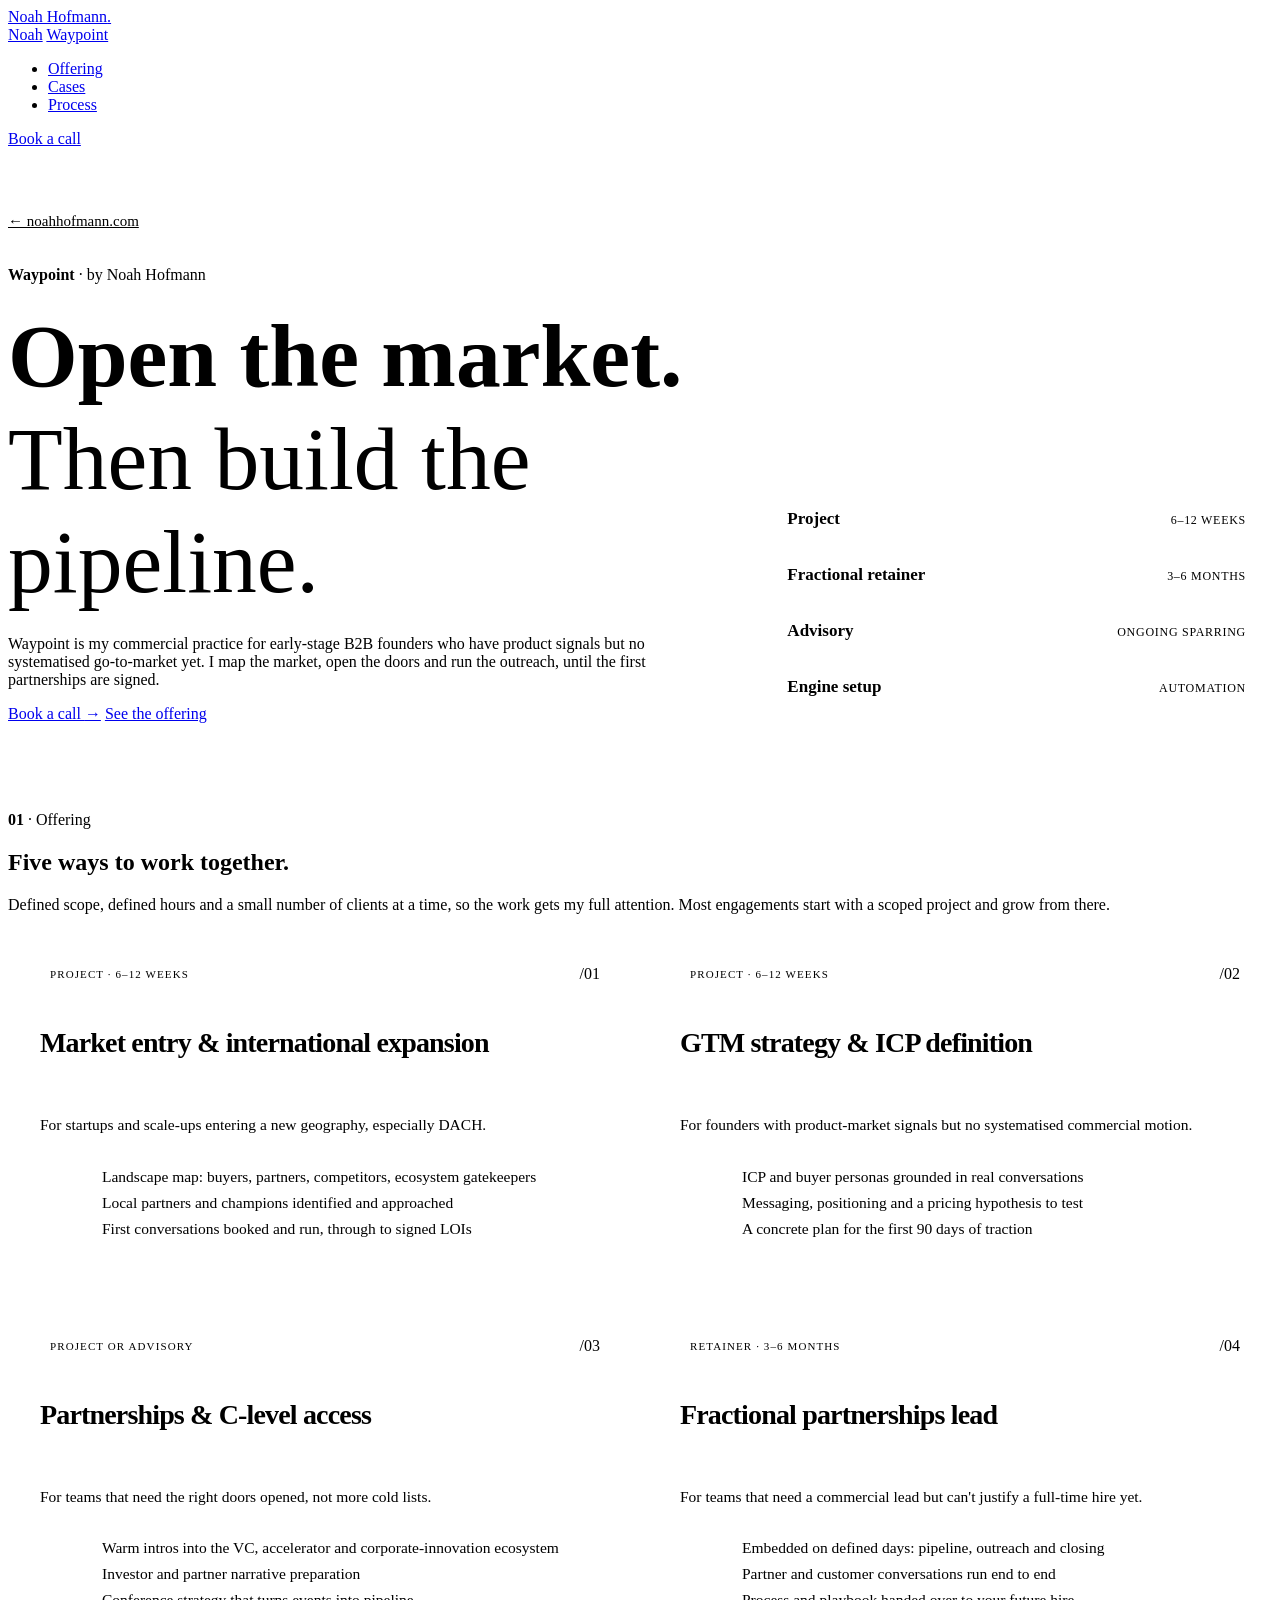
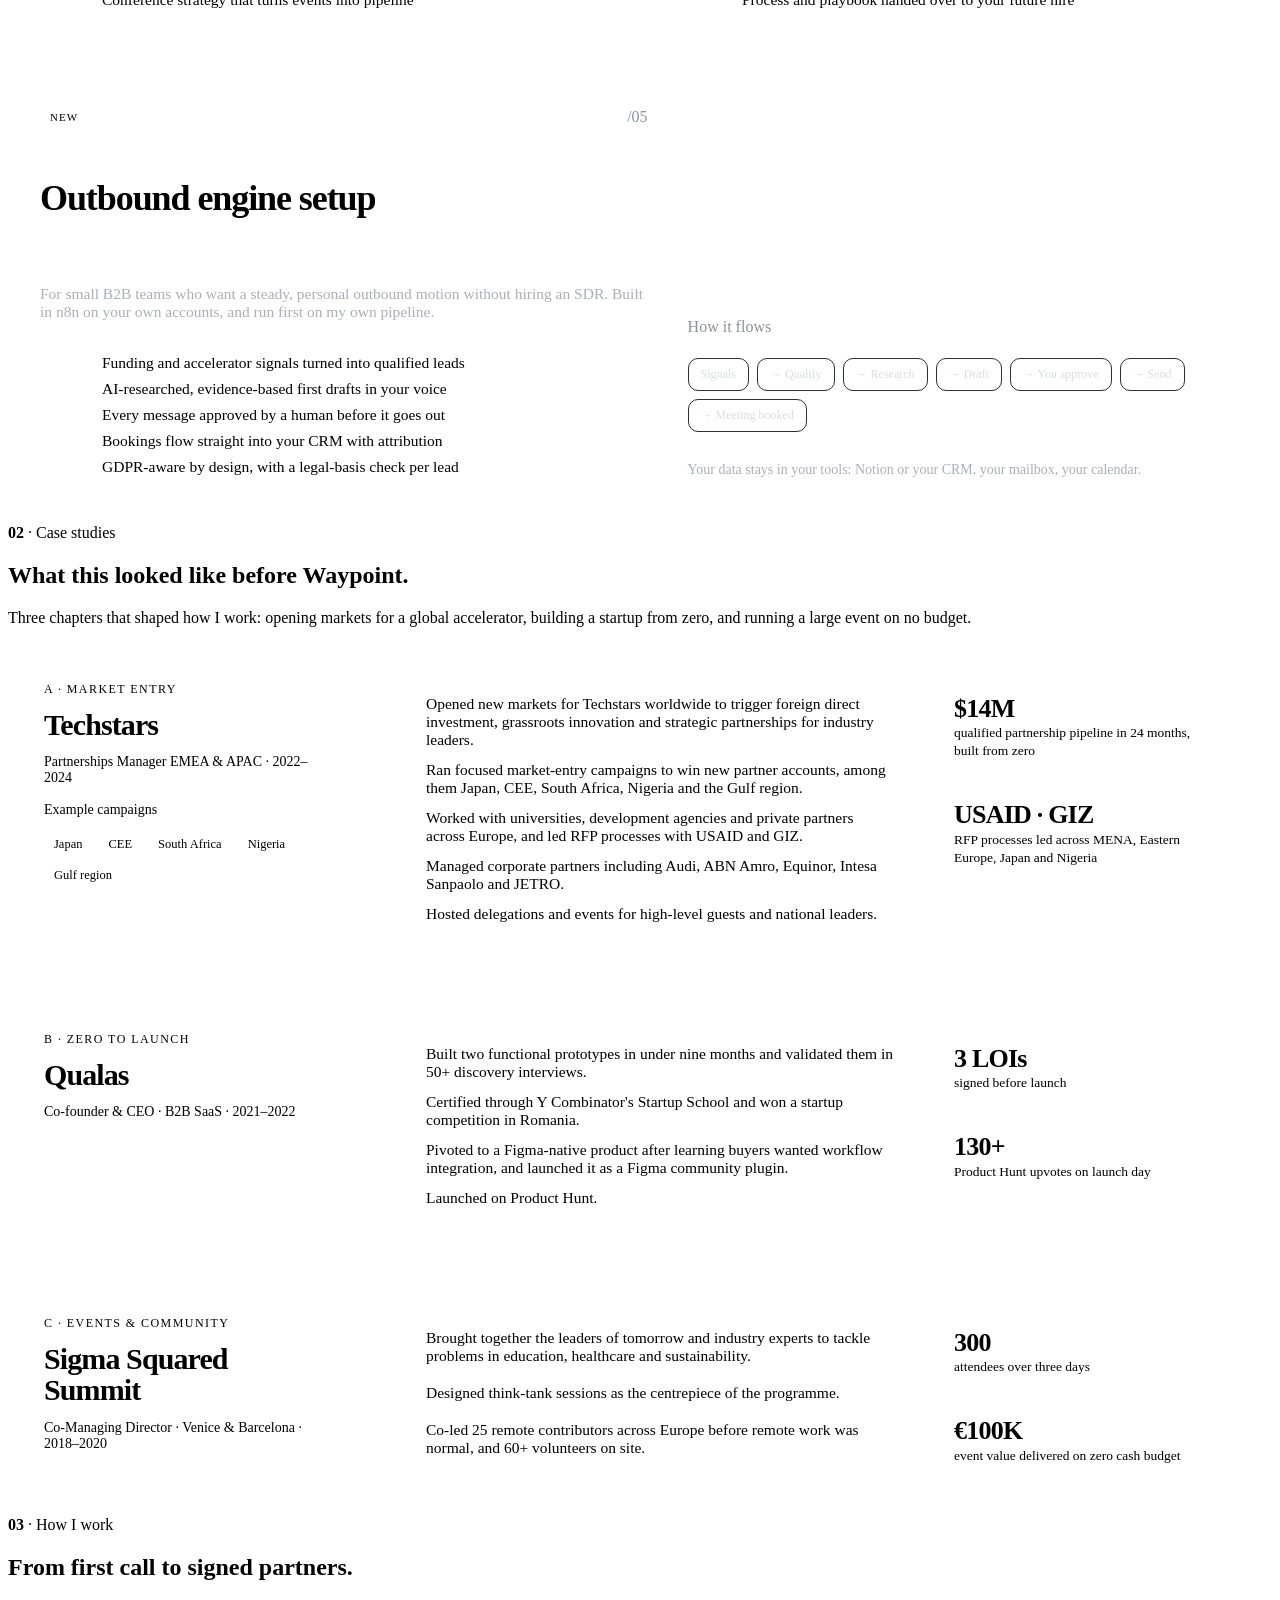
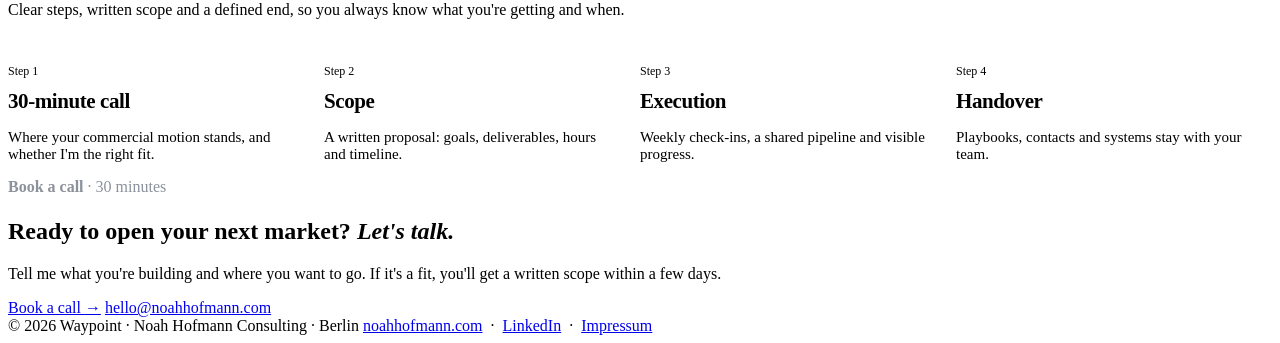
==== site/waypoint/index.html @ f1e5f676 "Initial Waypoint engine: infra, site, workflows 00/10/20/90, prompts Co-Authored-By: Claude Opus 5.5" ====
<!doctype html>
<html lang="en">
<head>
<meta charset="utf-8">
<meta name="viewport" content="width=device-width, initial-scale=1">
<link rel="icon" href="/favicon.ico" sizes="any">
<link rel="icon" href="/favicon.svg" type="image/svg+xml">
<link rel="apple-touch-icon" href="/apple-touch-icon.png">
<title>Waypoint · Market entry, GTM and partnerships by Noah Hofmann</title>
<meta name="description" content="Waypoint by Noah Hofmann: market entry, GTM strategy, partnerships and commercial automation for early-stage B2B startups. Projects, retainers and advisory.">
<link rel="stylesheet" href="/styles.css">
<style>
  .wp-hero{display:grid;grid-template-columns:1.35fr 1fr;gap:64px;align-items:end;padding:64px 0 88px}
  .formats{border:1px solid var(--mist);border-radius:22px;padding:8px;background:var(--paper)}
  .fmt{display:flex;justify-content:space-between;align-items:baseline;gap:16px;padding:18px 18px;border-radius:14px;transition:background .3s}
  .fmt+.fmt{border-top:1px solid var(--mist)}
  .fmt:hover{background:var(--white)}
  .fmt b{font-size:17px}
  .fmt span{font-family:var(--mono);font-size:12px;color:var(--steel);letter-spacing:.06em;text-transform:uppercase;white-space:nowrap}

  .offers{display:grid;grid-template-columns:repeat(2,1fr);gap:16px}
  .offer{position:relative;overflow:hidden;border:1px solid var(--mist);border-radius:22px;padding:32px;background:var(--white);display:flex;flex-direction:column;gap:14px;transition:transform .45s var(--ease),border-color .3s,box-shadow .45s var(--ease)}
  .offer::after{content:"";position:absolute;top:0;left:-60%;width:40%;height:100%;background:linear-gradient(100deg,transparent,rgba(255,255,255,.9),transparent);transform:skewX(-18deg);opacity:0}
  .offer:hover{transform:translateY(-6px);border-color:var(--silver);box-shadow:0 26px 54px -30px rgba(13,15,18,.35)}
  .offer:hover::after{animation:sheen .9s var(--ease)}
  .offer .top{display:flex;justify-content:space-between;align-items:center}
  .chip{font-family:var(--mono);font-size:11px;letter-spacing:.1em;text-transform:uppercase;padding:6px 10px;border-radius:999px;border:1px solid var(--mist);color:var(--graphite);background:var(--paper)}
  .offer h3{font-size:28px;letter-spacing:-.03em;line-height:1.1}
  .offer .for{color:var(--graphite);font-size:15.5px}
  .offer ul{list-style:none;display:grid;gap:8px;margin-top:4px}
  .offer li{position:relative;padding-left:22px;font-size:15.5px}
  .offer li::before{content:"";position:absolute;left:0;top:10px;width:10px;height:1px;background:var(--accent)}
  .offer.feature{grid-column:1/-1;background:var(--ink);color:var(--white);border-color:var(--ink);display:grid;grid-template-columns:1.1fr 1fr;gap:40px}
  .offer.feature .for{color:#A9B0B9}
  .offer.feature .chip{background:transparent;border-color:#3A3F46;color:#C9CDD2}
  .offer.feature .new{background:var(--volt);color:var(--ink);border-color:var(--volt)}
  .offer.feature li::before{background:var(--volt)}
  .offer.feature::after{background:linear-gradient(100deg,transparent,rgba(255,255,255,.12),transparent)}
  .flow{display:flex;flex-wrap:wrap;gap:8px;margin-top:6px}
  .flow span{font-family:var(--mono);font-size:12px;padding:8px 12px;border:1px solid #2A2F36;border-radius:10px;color:#D9DDE2;transition:border-color .3s,color .3s}
  .flow span:hover{border-color:var(--volt);color:var(--volt)}

  .cases{display:grid;gap:18px}
  .case{display:grid;grid-template-columns:280px 1fr 300px;gap:40px;padding:36px;border:1px solid var(--mist);border-radius:22px;background:var(--white);transition:border-color .3s,box-shadow .45s var(--ease)}
  .case:hover{border-color:var(--silver);box-shadow:0 26px 54px -34px rgba(13,15,18,.35)}
  .case .idx{font-family:var(--mono);font-size:12px;color:var(--accent);letter-spacing:.12em;text-transform:uppercase}
  .case h3{font-size:30px;letter-spacing:-.03em;line-height:1.05;margin:12px 0 8px}
  .case .role{color:var(--steel);font-size:14px}
  .case ul{list-style:none;display:grid;gap:12px}
  .case li{position:relative;padding-left:22px;color:var(--graphite);font-size:15.5px}
  .case li::before{content:"";position:absolute;left:0;top:10px;width:10px;height:1px;background:var(--silver);transition:width .3s,background .3s}
  .case:hover li::before{width:14px;background:var(--accent)}
  .nums{display:grid;gap:10px;align-content:start}
  .n{background:var(--paper);border-radius:14px;padding:16px 18px;transition:background .3s,color .3s}
  .case:hover .n{background:var(--ink);color:var(--white)}
  .case:hover .n span{color:#A9B0B9}
  .n b{display:block;font-size:26px;letter-spacing:-.03em;line-height:1.1}
  .n span{font-size:13.5px;color:var(--graphite)}
  .markets{display:flex;flex-wrap:wrap;gap:6px;margin-top:16px}
  .markets span{font-size:12.5px;padding:5px 10px;border-radius:999px;background:var(--paper);border:1px solid var(--mist)}

  .steps{display:grid;grid-template-columns:repeat(4,1fr);gap:0;border-top:1px solid var(--ink)}
  .step{padding:26px 22px 0 0;position:relative}
  .step::before{content:"";position:absolute;top:-5px;left:0;width:9px;height:9px;border-radius:50%;background:var(--white);border:1px solid var(--ink);transition:background .3s,transform .3s}
  .step:hover::before{background:var(--accent);border-color:var(--accent);transform:scale(1.3)}
  .step .k{font-family:var(--mono);font-size:12px;color:var(--steel)}
  .step h3{font-size:21px;letter-spacing:-.02em;margin:10px 0 8px}
  .step p{color:var(--graphite);font-size:15px}
  .back{font-size:15px;color:var(--graphite)}
  .back:hover{color:var(--ink)}

  @media (max-width:980px){
    .wp-hero,.offer.feature{grid-template-columns:1fr;gap:32px}
    .offers{grid-template-columns:1fr}
    .case{grid-template-columns:1fr;gap:22px;padding:26px}
    .steps{grid-template-columns:1fr 1fr;row-gap:28px}
  }
</style>
</head>
<body>

<nav id="nav">
  <div class="wrap">
    <a class="logo" href="/" aria-label="Noah Hofmann, home">Noah Hofmann<span>.</span></a>
    <div class="switch" role="navigation" aria-label="Pages">
      <a href="/">Noah</a>
      <a href="/waypoint/" class="on" aria-current="page">Waypoint</a>
    </div>
    <div class="navr">
      <ul><li><a class="ul" href="#offering">Offering</a></li><li><a class="ul" href="#cases">Cases</a></li><li><a class="ul" href="#process">Process</a></li></ul>
      <a class="navcta" href="#contact">Book a call</a>
    </div>
  </div>
</nav>

<header class="wrap">
  <div class="wp-hero">
    <div class="rv">
      <a class="back ul" href="/">← noahhofmann.com</a>
      <p class="label" style="margin-top:36px"><b>Waypoint</b> · by Noah Hofmann</p>
      <h1 style="font-size:clamp(46px,7vw,96px);margin:20px 0 22px">Open the market.<br><span class="thin" style="font-weight:300;color:var(--steel)">Then build the pipeline.</span></h1>
      <p class="lead">Waypoint is my commercial practice for early-stage B2B founders who have product signals but no systematised go-to-market yet. I map the market, open the doors and run the outreach, until the first partnerships are signed.</p>
      <div class="btns">
        <a class="btn btn-dark" href="#contact">Book a call <span class="arr">→</span></a>
        <a class="btn btn-line" href="#offering">See the offering</a>
      </div>
    </div>
    <div class="formats rv" aria-label="Engagement formats">
      <div class="fmt"><b>Project</b><span>6–12 weeks</span></div>
      <div class="fmt"><b>Fractional retainer</b><span>3–6 months</span></div>
      <div class="fmt"><b>Advisory</b><span>Ongoing sparring</span></div>
      <div class="fmt"><b>Engine setup</b><span>Automation</span></div>
    </div>
  </div>
</header>

<section class="block" id="offering">
  <div class="wrap">
    <div class="head rv">
      <div>
        <span class="label"><b>01</b> · Offering</span>
        <h2>Five ways to work together.</h2>
      </div>
      <p class="lead">Defined scope, defined hours and a small number of clients at a time, so the work gets my full attention. Most engagements start with a scoped project and grow from there.</p>
    </div>

    <div class="offers">
      <article class="offer rv">
        <div class="top"><span class="chip">Project · 6–12 weeks</span><span class="label">/01</span></div>
        <h3>Market entry &amp; international expansion</h3>
        <p class="for">For startups and scale-ups entering a new geography, especially DACH.</p>
        <ul>
          <li>Landscape map: buyers, partners, competitors, ecosystem gatekeepers</li>
          <li>Local partners and champions identified and approached</li>
          <li>First conversations booked and run, through to signed LOIs</li>
        </ul>
      </article>

      <article class="offer rv">
        <div class="top"><span class="chip">Project · 6–12 weeks</span><span class="label">/02</span></div>
        <h3>GTM strategy &amp; ICP definition</h3>
        <p class="for">For founders with product-market signals but no systematised commercial motion.</p>
        <ul>
          <li>ICP and buyer personas grounded in real conversations</li>
          <li>Messaging, positioning and a pricing hypothesis to test</li>
          <li>A concrete plan for the first 90 days of traction</li>
        </ul>
      </article>

      <article class="offer rv">
        <div class="top"><span class="chip">Project or advisory</span><span class="label">/03</span></div>
        <h3>Partnerships &amp; C-level access</h3>
        <p class="for">For teams that need the right doors opened, not more cold lists.</p>
        <ul>
          <li>Warm intros into the VC, accelerator and corporate-innovation ecosystem</li>
          <li>Investor and partner narrative preparation</li>
          <li>Conference strategy that turns events into pipeline</li>
        </ul>
      </article>

      <article class="offer rv">
        <div class="top"><span class="chip">Retainer · 3–6 months</span><span class="label">/04</span></div>
        <h3>Fractional partnerships lead</h3>
        <p class="for">For teams that need a commercial lead but can't justify a full-time hire yet.</p>
        <ul>
          <li>Embedded on defined days: pipeline, outreach and closing</li>
          <li>Partner and customer conversations run end to end</li>
          <li>Process and playbook handed over to your future hire</li>
        </ul>
      </article>

      <article class="offer feature rv">
        <div style="display:flex;flex-direction:column;gap:14px">
          <div class="top"><span class="chip new">New</span><span class="label" style="color:#8B929B">/05</span></div>
          <h3 style="font-size:36px">Outbound engine setup</h3>
          <p class="for">For small B2B teams who want a steady, personal outbound motion without hiring an SDR. Built in n8n on your own accounts, and run first on my own pipeline.</p>
          <ul>
            <li>Funding and accelerator signals turned into qualified leads</li>
            <li>AI-researched, evidence-based first drafts in your voice</li>
            <li>Every message approved by a human before it goes out</li>
            <li>Bookings flow straight into your CRM with attribution</li>
            <li>GDPR-aware by design, with a legal-basis check per lead</li>
          </ul>
        </div>
        <div style="display:flex;flex-direction:column;justify-content:flex-end;gap:16px">
          <span class="label" style="color:#8B929B">How it flows</span>
          <div class="flow">
            <span>Signals</span><span>→ Qualify</span><span>→ Research</span><span>→ Draft</span><span>→ You approve</span><span>→ Send</span><span>→ Meeting booked</span>
          </div>
          <p class="for" style="font-size:14px">Your data stays in your tools: Notion or your CRM, your mailbox, your calendar.</p>
        </div>
      </article>
    </div>
  </div>
</section>

<section class="block soft" id="cases">
  <div class="wrap">
    <div class="head rv">
      <div>
        <span class="label"><b>02</b> · Case studies</span>
        <h2>What this looked like before Waypoint.</h2>
      </div>
      <p class="lead">Three chapters that shaped how I work: opening markets for a global accelerator, building a startup from zero, and running a large event on no budget.</p>
    </div>

    <div class="cases">
      <article class="case rv">
        <div>
          <span class="idx">A · Market entry</span>
          <h3>Techstars</h3>
          <p class="role">Partnerships Manager EMEA &amp; APAC · 2022–2024</p>
          <p class="role" style="margin-top:16px">Example campaigns</p>
          <div class="markets" style="margin-top:8px"><span>Japan</span><span>CEE</span><span>South Africa</span><span>Nigeria</span><span>Gulf region</span></div>
        </div>
        <ul>
          <li>Opened new markets for Techstars worldwide to trigger foreign direct investment, grassroots innovation and strategic partnerships for industry leaders.</li>
          <li>Ran focused market-entry campaigns to win new partner accounts, among them Japan, CEE, South Africa, Nigeria and the Gulf region.</li>
          <li>Worked with universities, development agencies and private partners across Europe, and led RFP processes with USAID and GIZ.</li>
          <li>Managed corporate partners including Audi, ABN Amro, Equinor, Intesa Sanpaolo and JETRO.</li>
          <li>Hosted delegations and events for high-level guests and national leaders.</li>
        </ul>
        <div class="nums">
          <div class="n"><b>$14M</b><span>qualified partnership pipeline in 24 months, built from zero</span></div>
          <div class="n"><b>USAID · GIZ</b><span>RFP processes led across MENA, Eastern Europe, Japan and Nigeria</span></div>
        </div>
      </article>

      <article class="case rv">
        <div>
          <span class="idx">B · Zero to launch</span>
          <h3>Qualas</h3>
          <p class="role">Co-founder &amp; CEO · B2B SaaS · 2021–2022</p>
        </div>
        <ul>
          <li>Built two functional prototypes in under nine months and validated them in 50+ discovery interviews.</li>
          <li>Certified through Y Combinator's Startup School and won a startup competition in Romania.</li>
          <li>Pivoted to a Figma-native product after learning buyers wanted workflow integration, and launched it as a Figma community plugin.</li>
          <li>Launched on Product Hunt.</li>
        </ul>
        <div class="nums">
          <div class="n"><b>3 LOIs</b><span>signed before launch</span></div>
          <div class="n"><b>130+</b><span>Product Hunt upvotes on launch day</span></div>
        </div>
      </article>

      <article class="case rv">
        <div>
          <span class="idx">C · Events &amp; community</span>
          <h3>Sigma Squared Summit</h3>
          <p class="role">Co-Managing Director · Venice &amp; Barcelona · 2018–2020</p>
        </div>
        <ul>
          <li>Brought together the leaders of tomorrow and industry experts to tackle problems in education, healthcare and sustainability.</li>
          <li>Designed think-tank sessions as the centrepiece of the programme.</li>
          <li>Co-led 25 remote contributors across Europe before remote work was normal, and 60+ volunteers on site.</li>
        </ul>
        <div class="nums">
          <div class="n"><b>300</b><span>attendees over three days</span></div>
          <div class="n"><b>€100K</b><span>event value delivered on zero cash budget</span></div>
        </div>
      </article>
    </div>
  </div>
</section>

<section class="block" id="process">
  <div class="wrap">
    <div class="head rv">
      <div>
        <span class="label"><b>03</b> · How I work</span>
        <h2>From first call to signed partners.</h2>
      </div>
      <p class="lead">Clear steps, written scope and a defined end, so you always know what you're getting and when.</p>
    </div>
    <div class="steps rv">
      <div class="step"><span class="k">Step 1</span><h3>30-minute call</h3><p>Where your commercial motion stands, and whether I'm the right fit.</p></div>
      <div class="step"><span class="k">Step 2</span><h3>Scope</h3><p>A written proposal: goals, deliverables, hours and timeline.</p></div>
      <div class="step"><span class="k">Step 3</span><h3>Execution</h3><p>Weekly check-ins, a shared pipeline and visible progress.</p></div>
      <div class="step"><span class="k">Step 4</span><h3>Handover</h3><p>Playbooks, contacts and systems stay with your team.</p></div>
    </div>
  </div>
</section>

<section class="cta" id="contact">
  <div class="wrap">
    <span class="label" style="color:#8B929B"><b>Book a call</b> · 30 minutes</span>
    <h2 style="margin-top:22px">Ready to open your next market? <em>Let's talk.</em></h2>
    <p>Tell me what you're building and where you want to go. If it's a fit, you'll get a written scope within a few days.</p>
    <div class="btns">
      <a class="btn btn-dark" href="https://cal.com/book-a-call-with-noah/30min">Book a call <span class="arr">→</span></a>
      <a class="btn btn-line" href="mailto:hello@noahhofmann.com">hello@noahhofmann.com</a>
    </div>
  </div>
</section>

<footer>
  <div class="wrap">
    <span>© 2026 Waypoint · Noah Hofmann Consulting · Berlin</span>
    <span><a class="ul" href="/">noahhofmann.com</a> &nbsp;·&nbsp; <a class="ul" href="https://linkedin.com/in/noahhofmann">LinkedIn</a> &nbsp;·&nbsp; <a class="ul" href="/impressum.html">Impressum</a></span>
  </div>
</footer>

<script>
  const io=new IntersectionObserver(es=>es.forEach(e=>{if(e.isIntersecting){e.target.classList.add('in');io.unobserve(e.target)}}),{threshold:.1});
  document.querySelectorAll('.rv').forEach((el,i)=>{el.style.transitionDelay=(i%4)*70+'ms';io.observe(el)});
  const nav=document.getElementById('nav');
  addEventListener('scroll',()=>nav.classList.toggle('scrolled',scrollY>8),{passive:true});
</script>
</body>
</html>
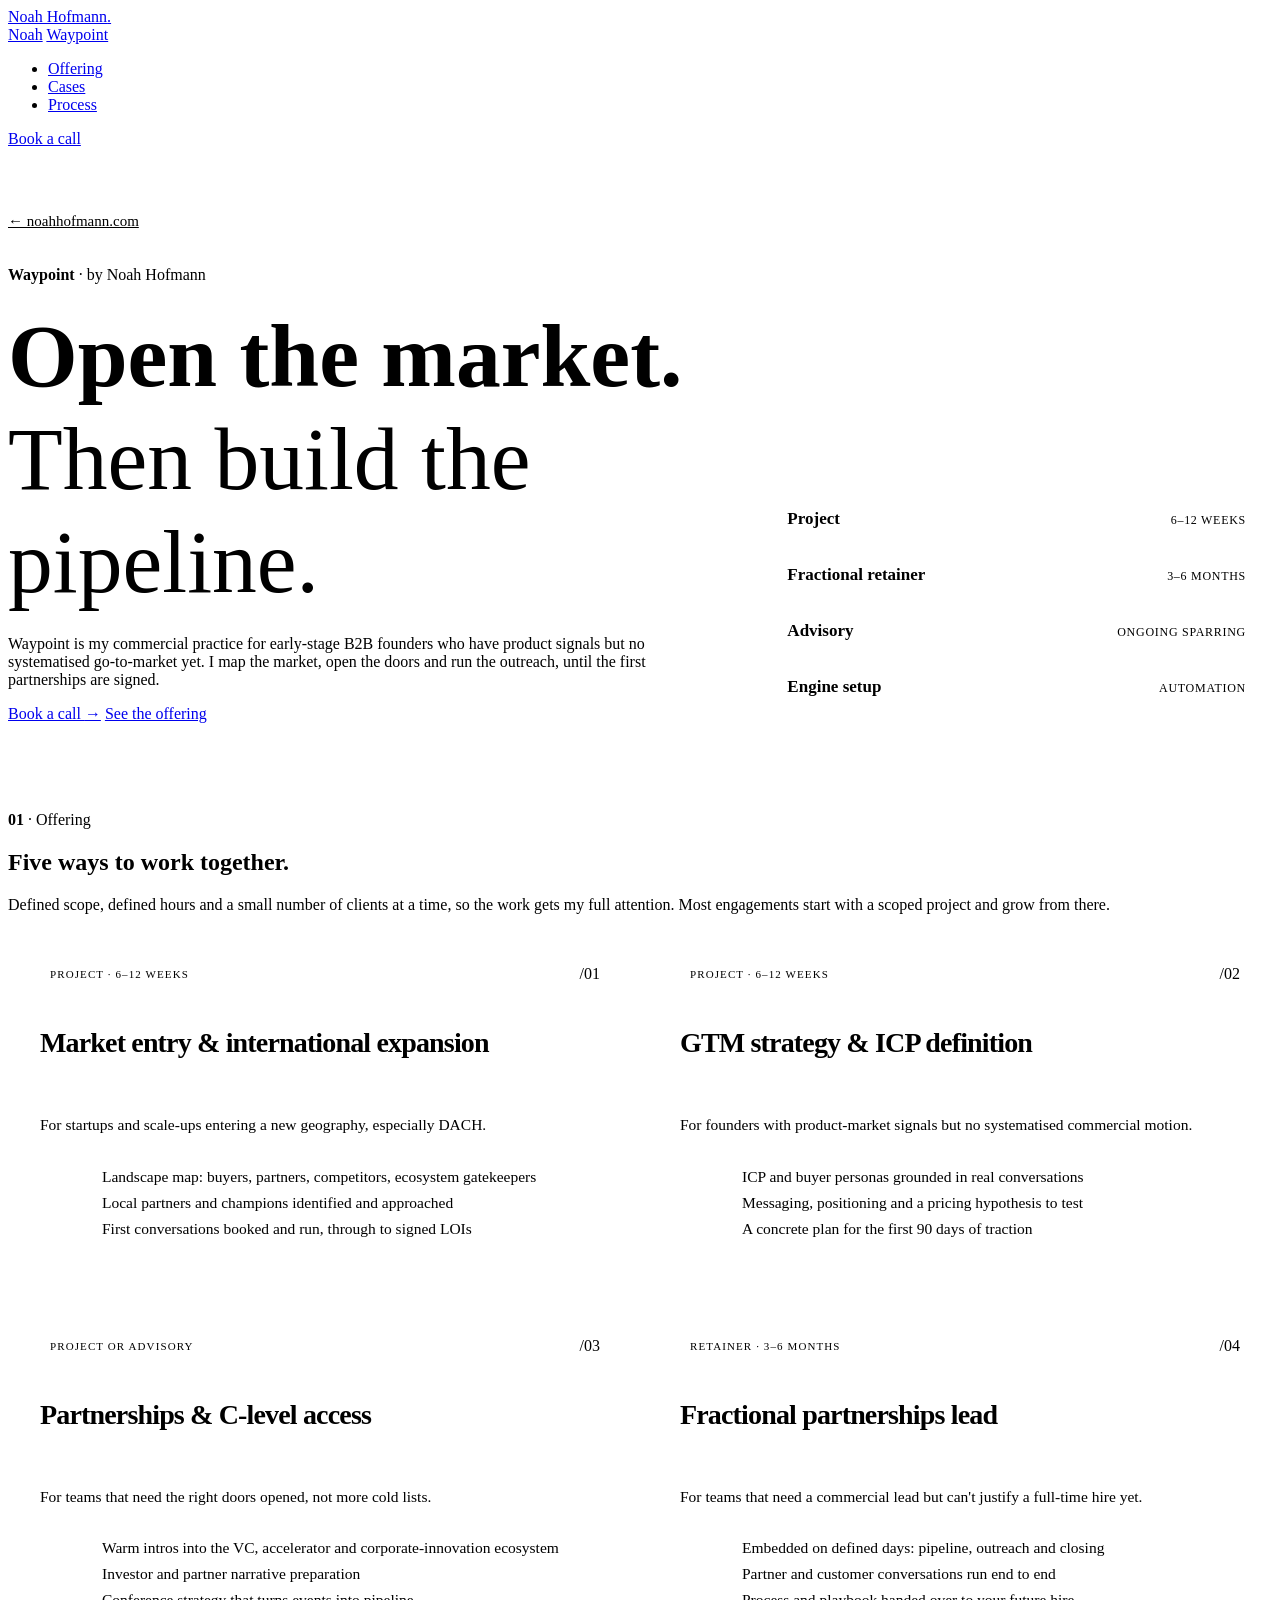
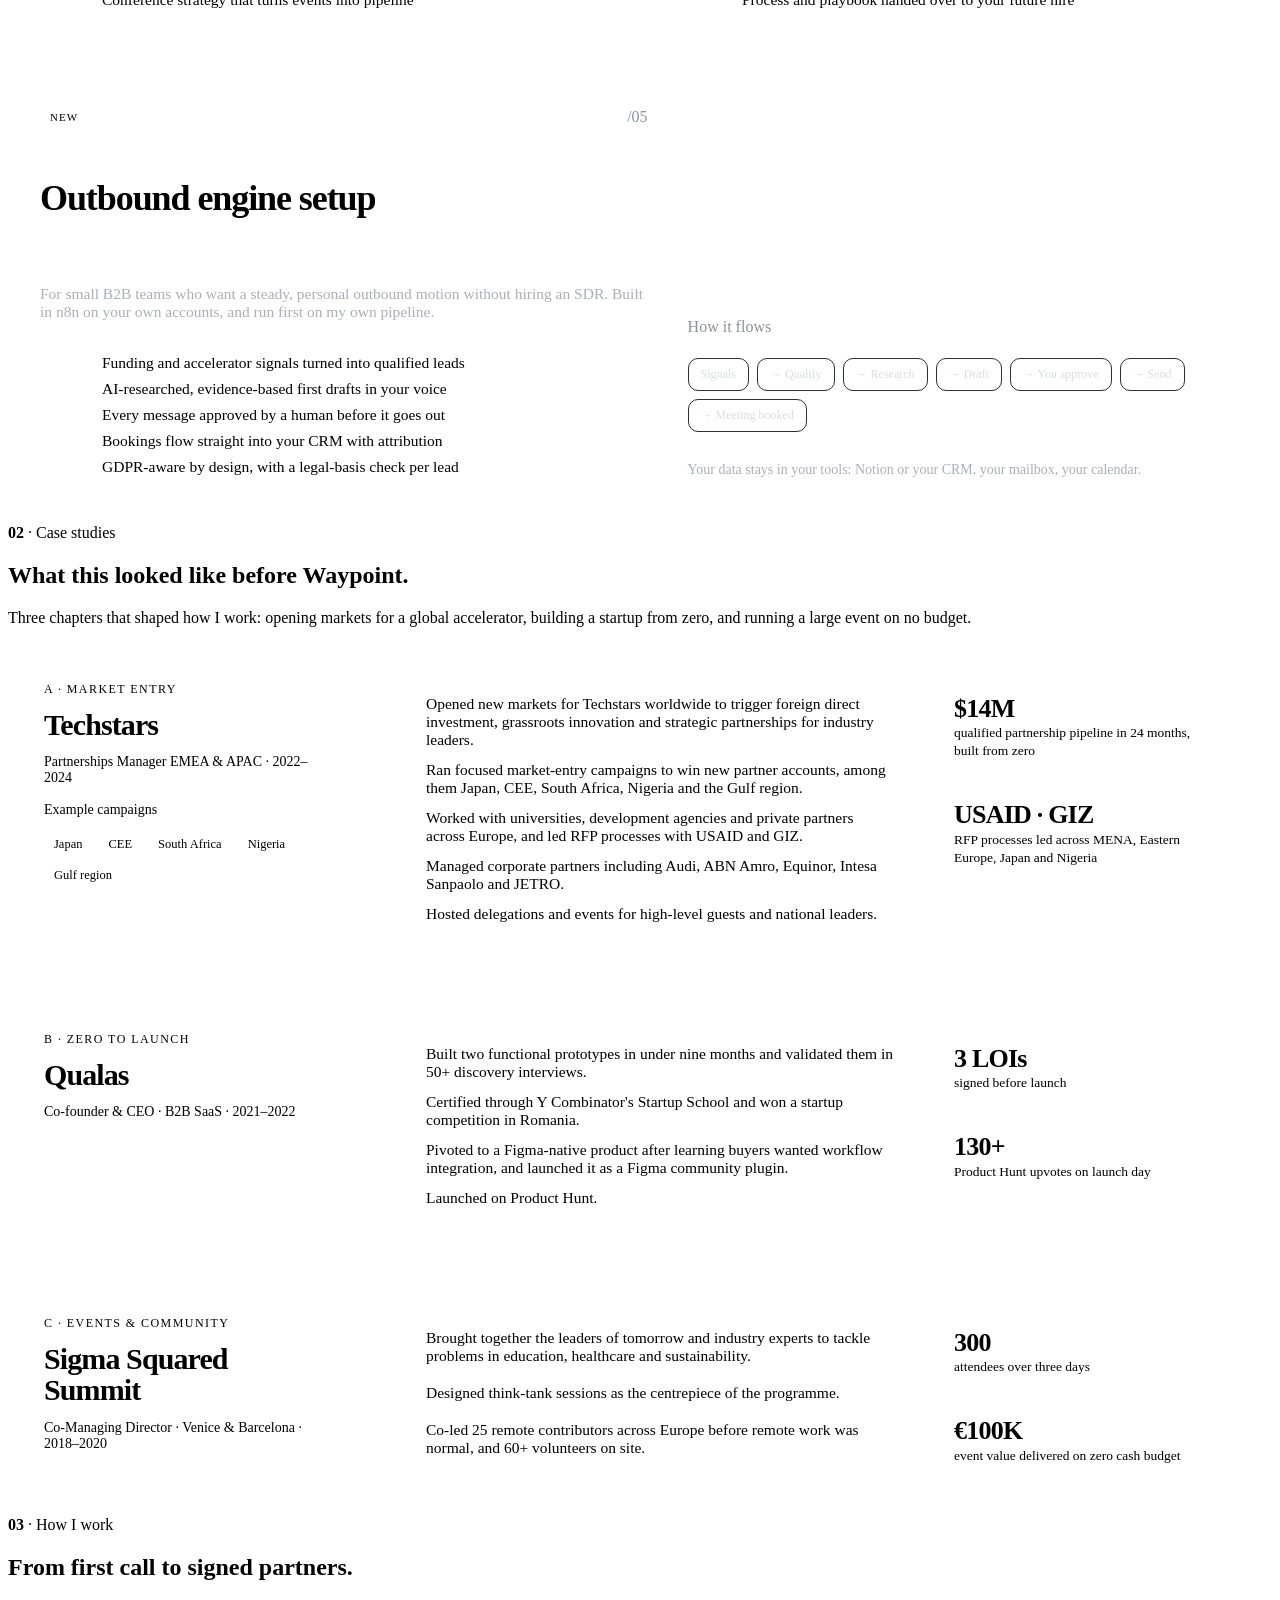
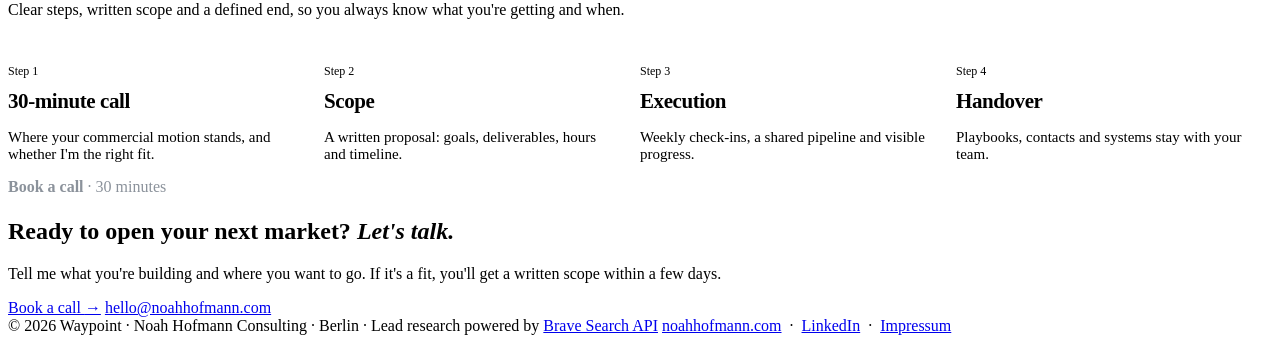
==== commit 99382ff6: "30 enrich contacts (Brave + Hunter, budget guard); Brave attribution on site Co-Authored-By: Claude " ====
--- a/site/waypoint/index.html
+++ b/site/waypoint/index.html
@@ -296,7 +296,7 @@
 
 <footer>
   <div class="wrap">
-    <span>© 2026 Waypoint · Noah Hofmann Consulting · Berlin</span>
+    <span>© 2026 Waypoint · Noah Hofmann Consulting · Berlin · Lead research powered by <a class="ul" href="https://brave.com/search/api/">Brave Search API</a></span>
     <span><a class="ul" href="/">noahhofmann.com</a> &nbsp;·&nbsp; <a class="ul" href="https://linkedin.com/in/noahhofmann">LinkedIn</a> &nbsp;·&nbsp; <a class="ul" href="/impressum.html">Impressum</a></span>
   </div>
 </footer>
